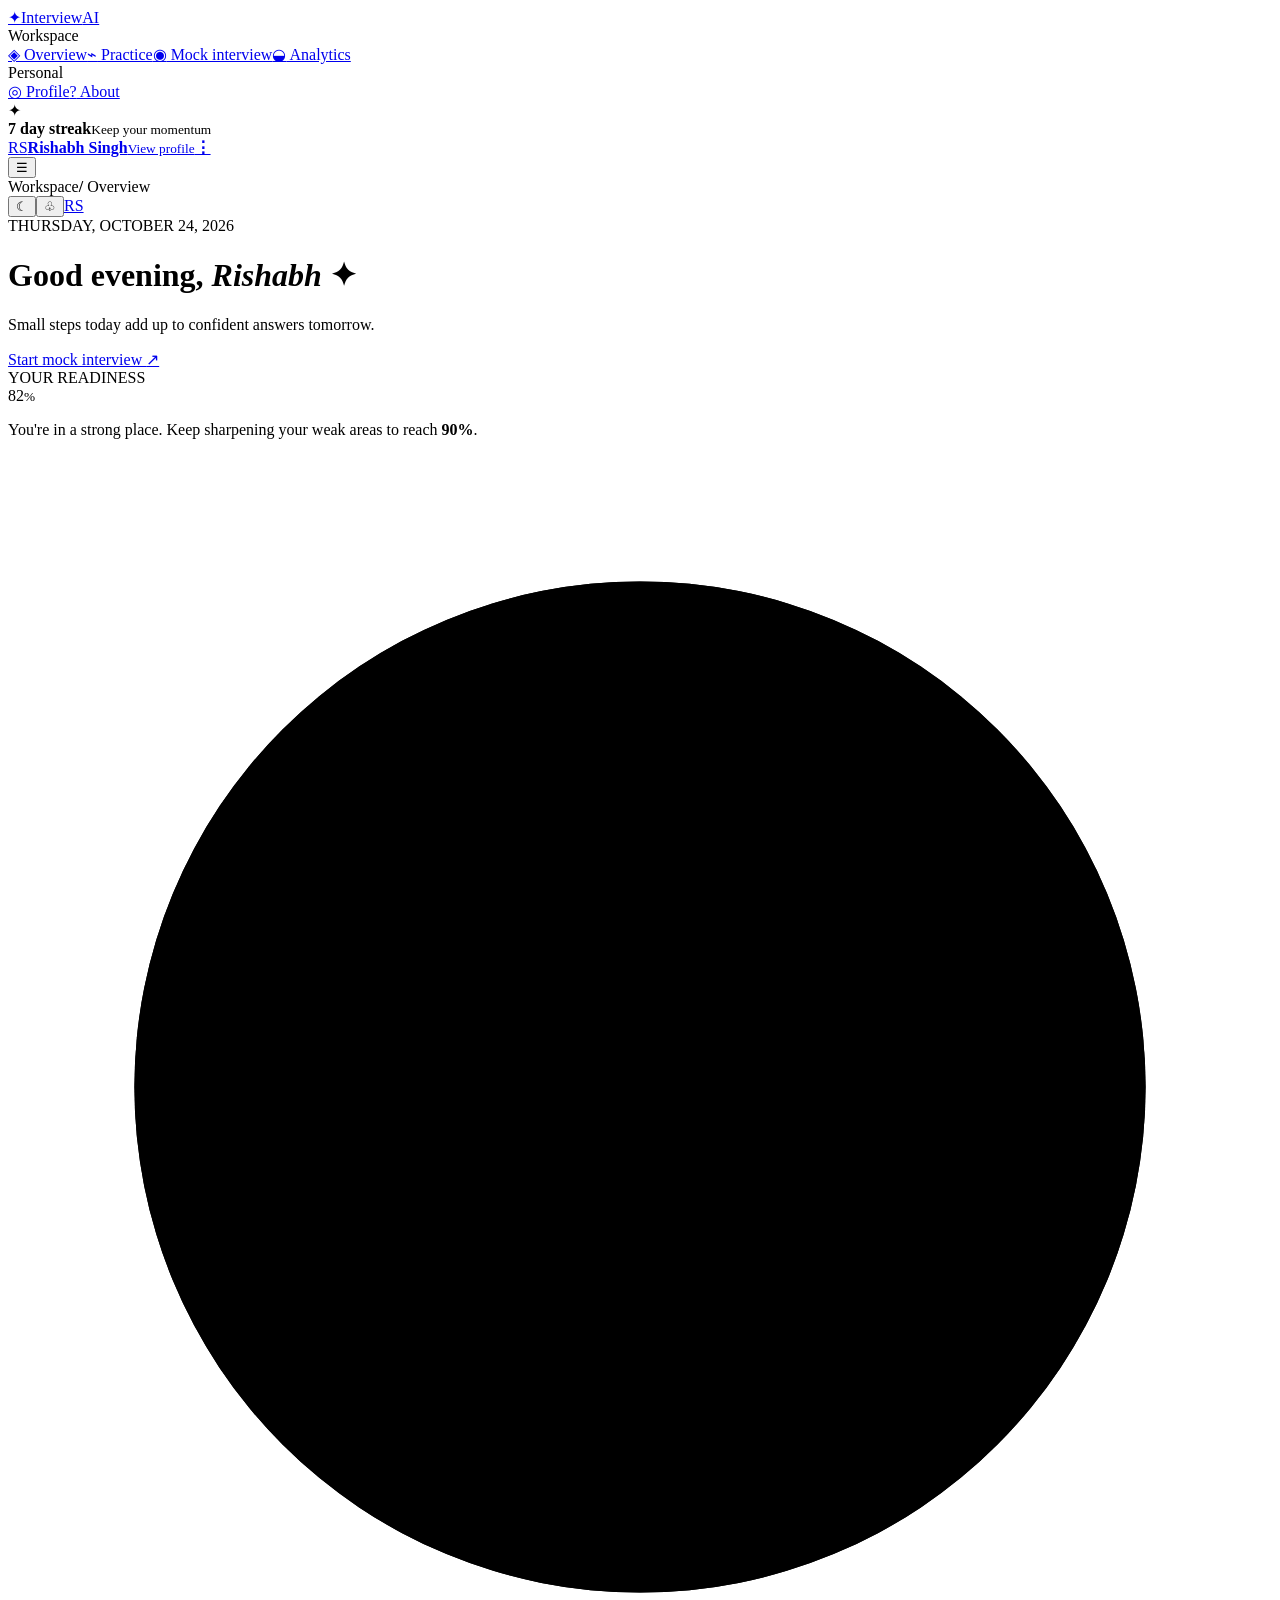
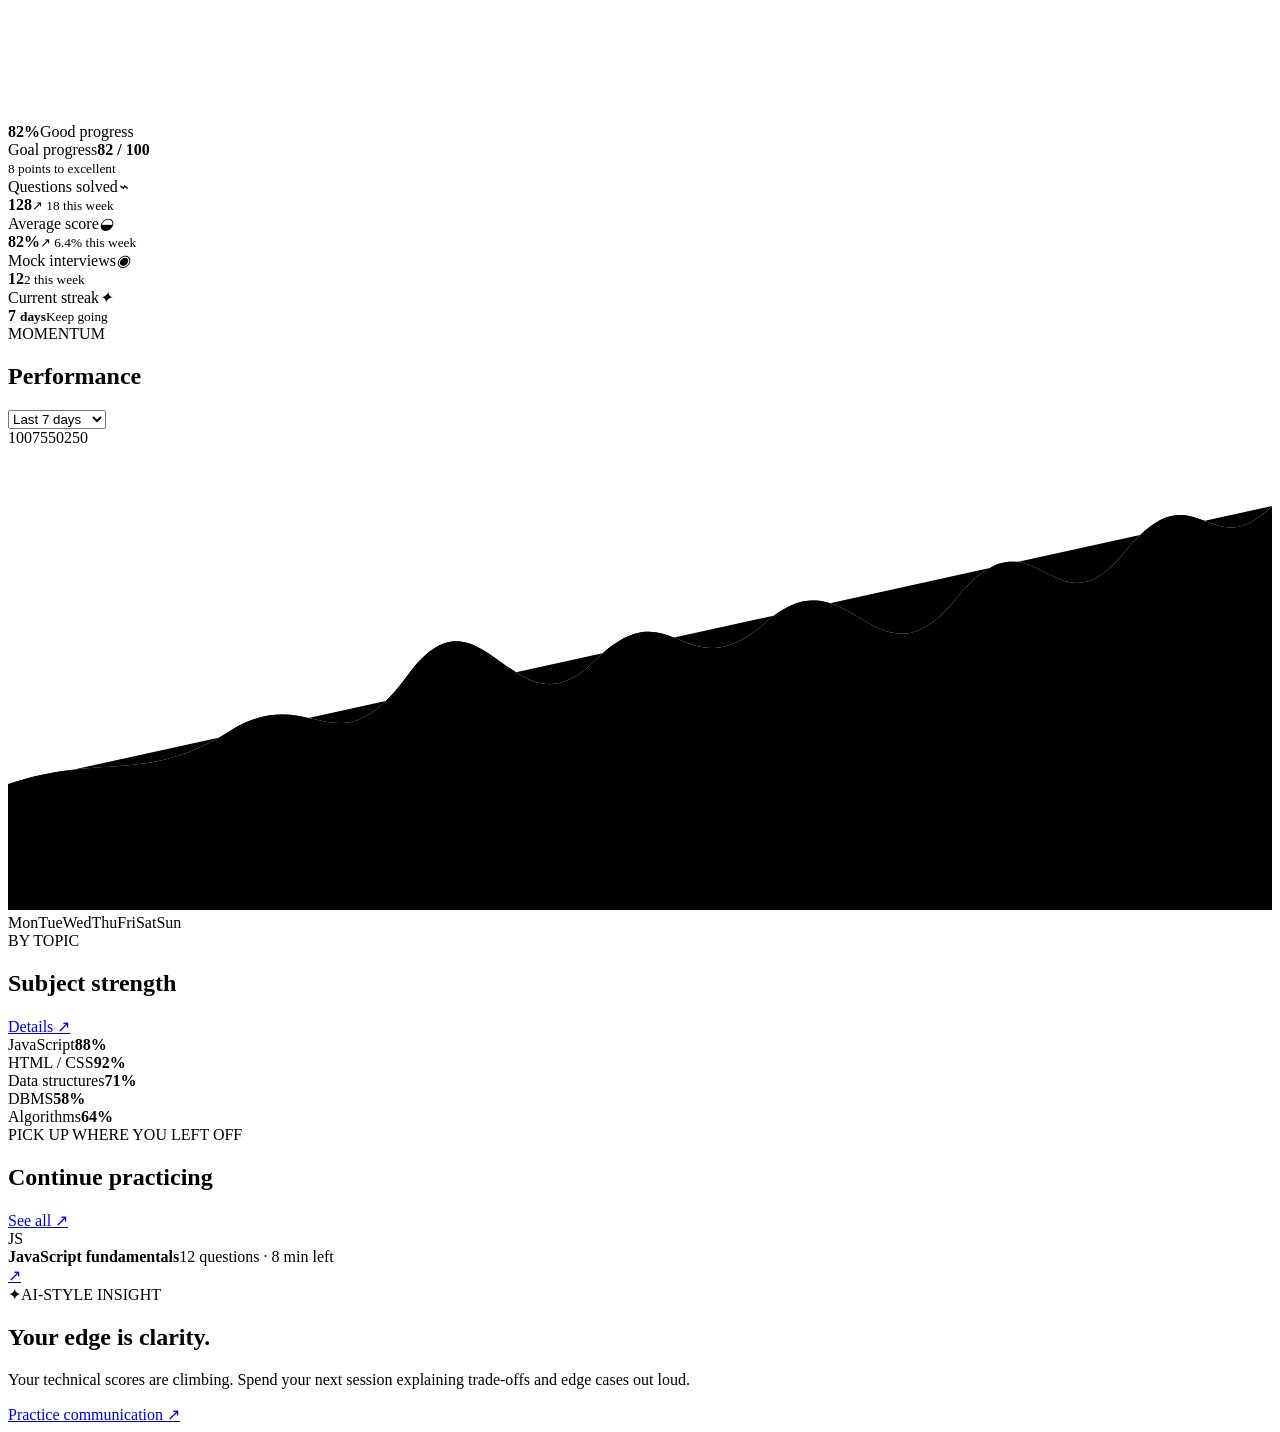
==== dashboard.html @ 230f4e1a "Add files via upload" ====
<!doctype html><html lang="en"><head><meta charset="UTF-8"><meta name="viewport" content="width=device-width, initial-scale=1.0"><title>Dashboard | InterviewAI</title><link rel="preconnect" href="https://fonts.googleapis.com"><link rel="preconnect" href="https://fonts.gstatic.com" crossorigin><link href="https://fonts.googleapis.com/css2?family=DM+Sans:wght@400;500;600;700&family=Space+Grotesk:wght@500;600;700&display=swap" rel="stylesheet"><link rel="stylesheet" href="css/style.css"></head><body class="app-page"><div class="app-layout"><aside class="sidebar"><a class="brand" href="index.html"><span class="brand-mark">✦</span><span>Interview<span class="brand-accent">AI</span></span></a><div class="sidebar-label">Workspace</div><nav class="side-nav"><a class="active" href="dashboard.html"><span>◈</span> Overview</a><a href="practice.html"><span>⌁</span> Practice</a><a href="interview.html"><span>◉</span> Mock interview</a><a href="results.html"><span>◒</span> Analytics</a></nav><div class="sidebar-label">Personal</div><nav class="side-nav"><a href="profile.html"><span>◎</span> Profile</a><a href="index.html#about"><span>?</span> About</a></nav><div class="sidebar-bottom"><div class="streak-widget"><span>✦</span><div><strong>7 day streak</strong><small>Keep your momentum</small></div></div><a class="user-mini" href="profile.html"><span class="mini-avatar">RS</span><span><strong id="sideUser">Rishabh Singh</strong><small>View profile</small></span><b>⋮</b></a></div></aside><main class="app-main"><header class="app-topbar"><button class="mobile-menu" aria-label="Open navigation">☰</button><div class="breadcrumbs"><span>Workspace</span><b>/</b> Overview</div><div class="top-actions"><button class="icon-button" aria-label="Toggle theme" data-theme-toggle>☾</button><button class="icon-button" aria-label="Notifications">♧</button><a class="mini-avatar" href="profile.html">RS</a></div></header><div class="page-content"><div class="page-heading"><div><span class="eyebrow">THURSDAY, OCTOBER 24, 2026</span><h1>Good evening, <em id="greetingName">Rishabh</em> <span class="wave">✦</span></h1><p>Small steps today add up to confident answers tomorrow.</p></div><a class="button button-primary" href="interview.html">Start mock interview <span>↗</span></a></div><section class="readiness-card glass-panel"><div><span class="eyebrow">YOUR READINESS</span><div class="readiness-number">82<small>%</small></div><p>You're in a strong place. Keep sharpening your weak areas to reach <b>90%</b>.</p></div><div class="large-ring"><svg viewBox="0 0 120 120"><circle cx="60" cy="60" r="48"></circle><circle class="ring-progress" cx="60" cy="60" r="48"></circle></svg><strong>82%</strong><span>Good progress</span></div><div class="readiness-meta"><span>Goal progress</span><strong>82 / 100</strong><div class="progress-track"><i style="width:82%"></i></div><small>8 points to excellent</small></div></section><section class="stats-grid"><article class="stat-card"><div class="stat-top"><span>Questions solved</span><i>⌁</i></div><strong id="statQuestions">128</strong><small class="positive">↗ 18 this week</small></article><article class="stat-card"><div class="stat-top"><span>Average score</span><i>◒</i></div><strong id="statScore">82%</strong><small class="positive">↗ 6.4% this week</small></article><article class="stat-card"><div class="stat-top"><span>Mock interviews</span><i>◉</i></div><strong id="statMocks">12</strong><small class="muted">2 this week</small></article><article class="stat-card"><div class="stat-top"><span>Current streak</span><i class="orange">✦</i></div><strong>7 <small>days</small></strong><small class="warning">Keep going</small></article></section><div class="dashboard-grid"><section class="panel chart-panel"><div class="panel-heading"><div><span class="eyebrow">MOMENTUM</span><h2>Performance</h2></div><select aria-label="Chart time period"><option>Last 7 days</option><option>Last 30 days</option></select></div><div class="big-chart"><div class="y-labels"><span>100</span><span>75</span><span>50</span><span>25</span><span>0</span></div><svg viewBox="0 0 600 220" preserveAspectRatio="none"><path class="grid-lines" d="M0 20H600M0 70H600M0 120H600M0 170H600M0 220H600"></path><path class="chart-fill" d="M0,160 C45,145 65,160 105,135 S155,156 190,108 S240,140 278,102 S320,118 360,83 S412,119 450,72 S496,92 530,50 S570,58 600,28 L600,220 L0,220Z"></path><path class="chart-line" d="M0,160 C45,145 65,160 105,135 S155,156 190,108 S240,140 278,102 S320,118 360,83 S412,119 450,72 S496,92 530,50 S570,58 600,28"></path></svg><div class="x-labels"><span>Mon</span><span>Tue</span><span>Wed</span><span>Thu</span><span>Fri</span><span>Sat</span><span>Sun</span></div></div></section><section class="panel subjects-panel"><div class="panel-heading"><div><span class="eyebrow">BY TOPIC</span><h2>Subject strength</h2></div><a href="results.html" class="text-link">Details ↗</a></div><div class="subject-list"><div><span>JavaScript</span><strong>88%</strong><i><b style="width:88%"></b></i></div><div><span>HTML / CSS</span><strong>92%</strong><i><b style="width:92%"></b></i></div><div><span>Data structures</span><strong>71%</strong><i><b style="width:71%"></b></i></div><div><span>DBMS</span><strong class="warning">58%</strong><i><b class="bar-warning" style="width:58%"></b></i></div><div><span>Algorithms</span><strong>64%</strong><i><b style="width:64%"></b></i></div></div></section></div><section class="bottom-grid"><section class="panel continue-panel"><div class="panel-heading"><div><span class="eyebrow">PICK UP WHERE YOU LEFT OFF</span><h2>Continue practicing</h2></div><a href="practice.html" class="text-link">See all ↗</a></div><div class="continue-item"><div class="feature-icon icon-violet">JS</div><div><strong>JavaScript fundamentals</strong><span>12 questions · 8 min left</span><div class="progress-track"><i style="width:64%"></i></div></div><a class="round-arrow" href="practice.html">↗</a></div></section><section class="panel ai-panel"><div class="ai-panel-top"><span class="feature-icon icon-violet">✦</span><span class="eyebrow">AI-STYLE INSIGHT</span></div><h2>Your edge is clarity.</h2><p>Your technical scores are climbing. Spend your next session explaining trade-offs and edge cases out loud.</p><a href="practice.html" class="text-link">Practice communication ↗</a></section></div></div></main></div><div id="toast" class="toast" role="status"></div><script src="js/app.js"></script><script src="js/dashboard.js"></script></body></html>
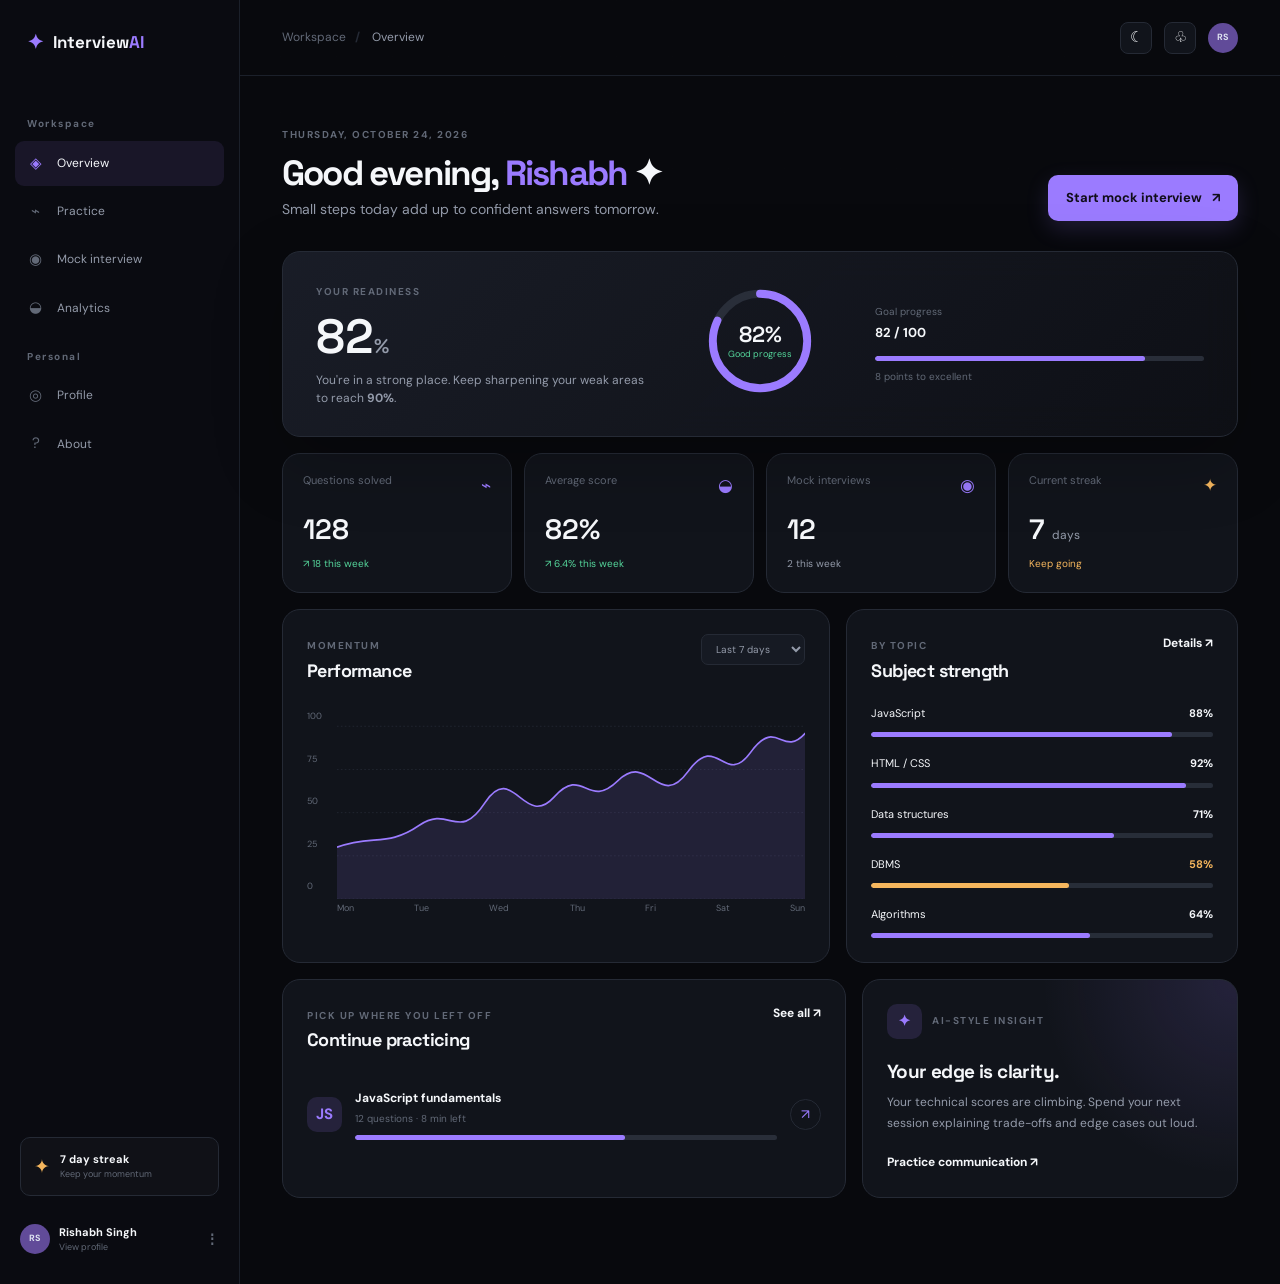
==== commit 8d34829d: "Refactor dashboard.html for improved layout Updated HTML structure and styles for the dashboard." ====
--- a/dashboard.html
+++ b/dashboard.html
@@ -1 +1 @@
-<!doctype html><html lang="en"><head><meta charset="UTF-8"><meta name="viewport" content="width=device-width, initial-scale=1.0"><title>Dashboard | InterviewAI</title><link rel="preconnect" href="https://fonts.googleapis.com"><link rel="preconnect" href="https://fonts.gstatic.com" crossorigin><link href="https://fonts.googleapis.com/css2?family=DM+Sans:wght@400;500;600;700&family=Space+Grotesk:wght@500;600;700&display=swap" rel="stylesheet"><link rel="stylesheet" href="css/style.css"></head><body class="app-page"><div class="app-layout"><aside class="sidebar"><a class="brand" href="index.html"><span class="brand-mark">✦</span><span>Interview<span class="brand-accent">AI</span></span></a><div class="sidebar-label">Workspace</div><nav class="side-nav"><a class="active" href="dashboard.html"><span>◈</span> Overview</a><a href="practice.html"><span>⌁</span> Practice</a><a href="interview.html"><span>◉</span> Mock interview</a><a href="results.html"><span>◒</span> Analytics</a></nav><div class="sidebar-label">Personal</div><nav class="side-nav"><a href="profile.html"><span>◎</span> Profile</a><a href="index.html#about"><span>?</span> About</a></nav><div class="sidebar-bottom"><div class="streak-widget"><span>✦</span><div><strong>7 day streak</strong><small>Keep your momentum</small></div></div><a class="user-mini" href="profile.html"><span class="mini-avatar">RS</span><span><strong id="sideUser">Rishabh Singh</strong><small>View profile</small></span><b>⋮</b></a></div></aside><main class="app-main"><header class="app-topbar"><button class="mobile-menu" aria-label="Open navigation">☰</button><div class="breadcrumbs"><span>Workspace</span><b>/</b> Overview</div><div class="top-actions"><button class="icon-button" aria-label="Toggle theme" data-theme-toggle>☾</button><button class="icon-button" aria-label="Notifications">♧</button><a class="mini-avatar" href="profile.html">RS</a></div></header><div class="page-content"><div class="page-heading"><div><span class="eyebrow">THURSDAY, OCTOBER 24, 2026</span><h1>Good evening, <em id="greetingName">Rishabh</em> <span class="wave">✦</span></h1><p>Small steps today add up to confident answers tomorrow.</p></div><a class="button button-primary" href="interview.html">Start mock interview <span>↗</span></a></div><section class="readiness-card glass-panel"><div><span class="eyebrow">YOUR READINESS</span><div class="readiness-number">82<small>%</small></div><p>You're in a strong place. Keep sharpening your weak areas to reach <b>90%</b>.</p></div><div class="large-ring"><svg viewBox="0 0 120 120"><circle cx="60" cy="60" r="48"></circle><circle class="ring-progress" cx="60" cy="60" r="48"></circle></svg><strong>82%</strong><span>Good progress</span></div><div class="readiness-meta"><span>Goal progress</span><strong>82 / 100</strong><div class="progress-track"><i style="width:82%"></i></div><small>8 points to excellent</small></div></section><section class="stats-grid"><article class="stat-card"><div class="stat-top"><span>Questions solved</span><i>⌁</i></div><strong id="statQuestions">128</strong><small class="positive">↗ 18 this week</small></article><article class="stat-card"><div class="stat-top"><span>Average score</span><i>◒</i></div><strong id="statScore">82%</strong><small class="positive">↗ 6.4% this week</small></article><article class="stat-card"><div class="stat-top"><span>Mock interviews</span><i>◉</i></div><strong id="statMocks">12</strong><small class="muted">2 this week</small></article><article class="stat-card"><div class="stat-top"><span>Current streak</span><i class="orange">✦</i></div><strong>7 <small>days</small></strong><small class="warning">Keep going</small></article></section><div class="dashboard-grid"><section class="panel chart-panel"><div class="panel-heading"><div><span class="eyebrow">MOMENTUM</span><h2>Performance</h2></div><select aria-label="Chart time period"><option>Last 7 days</option><option>Last 30 days</option></select></div><div class="big-chart"><div class="y-labels"><span>100</span><span>75</span><span>50</span><span>25</span><span>0</span></div><svg viewBox="0 0 600 220" preserveAspectRatio="none"><path class="grid-lines" d="M0 20H600M0 70H600M0 120H600M0 170H600M0 220H600"></path><path class="chart-fill" d="M0,160 C45,145 65,160 105,135 S155,156 190,108 S240,140 278,102 S320,118 360,83 S412,119 450,72 S496,92 530,50 S570,58 600,28 L600,220 L0,220Z"></path><path class="chart-line" d="M0,160 C45,145 65,160 105,135 S155,156 190,108 S240,140 278,102 S320,118 360,83 S412,119 450,72 S496,92 530,50 S570,58 600,28"></path></svg><div class="x-labels"><span>Mon</span><span>Tue</span><span>Wed</span><span>Thu</span><span>Fri</span><span>Sat</span><span>Sun</span></div></div></section><section class="panel subjects-panel"><div class="panel-heading"><div><span class="eyebrow">BY TOPIC</span><h2>Subject strength</h2></div><a href="results.html" class="text-link">Details ↗</a></div><div class="subject-list"><div><span>JavaScript</span><strong>88%</strong><i><b style="width:88%"></b></i></div><div><span>HTML / CSS</span><strong>92%</strong><i><b style="width:92%"></b></i></div><div><span>Data structures</span><strong>71%</strong><i><b style="width:71%"></b></i></div><div><span>DBMS</span><strong class="warning">58%</strong><i><b class="bar-warning" style="width:58%"></b></i></div><div><span>Algorithms</span><strong>64%</strong><i><b style="width:64%"></b></i></div></div></section></div><section class="bottom-grid"><section class="panel continue-panel"><div class="panel-heading"><div><span class="eyebrow">PICK UP WHERE YOU LEFT OFF</span><h2>Continue practicing</h2></div><a href="practice.html" class="text-link">See all ↗</a></div><div class="continue-item"><div class="feature-icon icon-violet">JS</div><div><strong>JavaScript fundamentals</strong><span>12 questions · 8 min left</span><div class="progress-track"><i style="width:64%"></i></div></div><a class="round-arrow" href="practice.html">↗</a></div></section><section class="panel ai-panel"><div class="ai-panel-top"><span class="feature-icon icon-violet">✦</span><span class="eyebrow">AI-STYLE INSIGHT</span></div><h2>Your edge is clarity.</h2><p>Your technical scores are climbing. Spend your next session explaining trade-offs and edge cases out loud.</p><a href="practice.html" class="text-link">Practice communication ↗</a></section></div></div></main></div><div id="toast" class="toast" role="status"></div><script src="js/app.js"></script><script src="js/dashboard.js"></script></body></html>+<!doctype html><html lang="en"><head><meta charset="UTF-8"><meta name="viewport" content="width=device-width, initial-scale=1.0"><title>Dashboard | InterviewAI</title><link rel="preconnect" href="https://fonts.googleapis.com"><link rel="preconnect" href="https://fonts.gstatic.com" crossorigin><link href="https://fonts.googleapis.com/css2?family=DM+Sans:wght@400;500;600;700&family=Space+Grotesk:wght@500;600;700&display=swap" rel="stylesheet"><link rel="stylesheet" href="style.css"></head><body class="app-page"><div class="app-layout"><aside class="sidebar"><a class="brand" href="index.html"><span class="brand-mark">✦</span><span>Interview<span class="brand-accent">AI</span></span></a><div class="sidebar-label">Workspace</div><nav class="side-nav"><a class="active" href="dashboard.html"><span>◈</span> Overview</a><a href="practice.html"><span>⌁</span> Practice</a><a href="interview.html"><span>◉</span> Mock interview</a><a href="results.html"><span>◒</span> Analytics</a></nav><div class="sidebar-label">Personal</div><nav class="side-nav"><a href="profile.html"><span>◎</span> Profile</a><a href="index.html#about"><span>?</span> About</a></nav><div class="sidebar-bottom"><div class="streak-widget"><span>✦</span><div><strong>7 day streak</strong><small>Keep your momentum</small></div></div><a class="user-mini" href="profile.html"><span class="mini-avatar">RS</span><span><strong id="sideUser">Rishabh Singh</strong><small>View profile</small></span><b>⋮</b></a></div></aside><main class="app-main"><header class="app-topbar"><button class="mobile-menu" aria-label="Open navigation">☰</button><div class="breadcrumbs"><span>Workspace</span><b>/</b> Overview</div><div class="top-actions"><button class="icon-button" aria-label="Toggle theme" data-theme-toggle>☾</button><button class="icon-button" aria-label="Notifications">♧</button><a class="mini-avatar" href="profile.html">RS</a></div></header><div class="page-content"><div class="page-heading"><div><span class="eyebrow">THURSDAY, OCTOBER 24, 2026</span><h1>Good evening, <em id="greetingName">Rishabh</em> <span class="wave">✦</span></h1><p>Small steps today add up to confident answers tomorrow.</p></div><a class="button button-primary" href="interview.html">Start mock interview <span>↗</span></a></div><section class="readiness-card glass-panel"><div><span class="eyebrow">YOUR READINESS</span><div class="readiness-number">82<small>%</small></div><p>You're in a strong place. Keep sharpening your weak areas to reach <b>90%</b>.</p></div><div class="large-ring"><svg viewBox="0 0 120 120"><circle cx="60" cy="60" r="48"></circle><circle class="ring-progress" cx="60" cy="60" r="48"></circle></svg><strong>82%</strong><span>Good progress</span></div><div class="readiness-meta"><span>Goal progress</span><strong>82 / 100</strong><div class="progress-track"><i style="width:82%"></i></div><small>8 points to excellent</small></div></section><section class="stats-grid"><article class="stat-card"><div class="stat-top"><span>Questions solved</span><i>⌁</i></div><strong id="statQuestions">128</strong><small class="positive">↗ 18 this week</small></article><article class="stat-card"><div class="stat-top"><span>Average score</span><i>◒</i></div><strong id="statScore">82%</strong><small class="positive">↗ 6.4% this week</small></article><article class="stat-card"><div class="stat-top"><span>Mock interviews</span><i>◉</i></div><strong id="statMocks">12</strong><small class="muted">2 this week</small></article><article class="stat-card"><div class="stat-top"><span>Current streak</span><i class="orange">✦</i></div><strong>7 <small>days</small></strong><small class="warning">Keep going</small></article></section><div class="dashboard-grid"><section class="panel chart-panel"><div class="panel-heading"><div><span class="eyebrow">MOMENTUM</span><h2>Performance</h2></div><select aria-label="Chart time period"><option>Last 7 days</option><option>Last 30 days</option></select></div><div class="big-chart"><div class="y-labels"><span>100</span><span>75</span><span>50</span><span>25</span><span>0</span></div><svg viewBox="0 0 600 220" preserveAspectRatio="none"><path class="grid-lines" d="M0 20H600M0 70H600M0 120H600M0 170H600M0 220H600"></path><path class="chart-fill" d="M0,160 C45,145 65,160 105,135 S155,156 190,108 S240,140 278,102 S320,118 360,83 S412,119 450,72 S496,92 530,50 S570,58 600,28 L600,220 L0,220Z"></path><path class="chart-line" d="M0,160 C45,145 65,160 105,135 S155,156 190,108 S240,140 278,102 S320,118 360,83 S412,119 450,72 S496,92 530,50 S570,58 600,28"></path></svg><div class="x-labels"><span>Mon</span><span>Tue</span><span>Wed</span><span>Thu</span><span>Fri</span><span>Sat</span><span>Sun</span></div></div></section><section class="panel subjects-panel"><div class="panel-heading"><div><span class="eyebrow">BY TOPIC</span><h2>Subject strength</h2></div><a href="results.html" class="text-link">Details ↗</a></div><div class="subject-list"><div><span>JavaScript</span><strong>88%</strong><i><b style="width:88%"></b></i></div><div><span>HTML / CSS</span><strong>92%</strong><i><b style="width:92%"></b></i></div><div><span>Data structures</span><strong>71%</strong><i><b style="width:71%"></b></i></div><div><span>DBMS</span><strong class="warning">58%</strong><i><b class="bar-warning" style="width:58%"></b></i></div><div><span>Algorithms</span><strong>64%</strong><i><b style="width:64%"></b></i></div></div></section></div><section class="bottom-grid"><section class="panel continue-panel"><div class="panel-heading"><div><span class="eyebrow">PICK UP WHERE YOU LEFT OFF</span><h2>Continue practicing</h2></div><a href="practice.html" class="text-link">See all ↗</a></div><div class="continue-item"><div class="feature-icon icon-violet">JS</div><div><strong>JavaScript fundamentals</strong><span>12 questions · 8 min left</span><div class="progress-track"><i style="width:64%"></i></div></div><a class="round-arrow" href="practice.html">↗</a></div></section><section class="panel ai-panel"><div class="ai-panel-top"><span class="feature-icon icon-violet">✦</span><span class="eyebrow">AI-STYLE INSIGHT</span></div><h2>Your edge is clarity.</h2><p>Your technical scores are climbing. Spend your next session explaining trade-offs and edge cases out loud.</p><a href="practice.html" class="text-link">Practice communication ↗</a></section></div></div></main></div><div id="toast" class="toast" role="status"></div><script src="js/app.js"></script><script src="dashboard.js"></script></body></html>
--- a/style.css
+++ b/style.css
@@ -0,0 +1,10 @@
+/* ========================= VARIABLES ========================= */
+.light-theme{--bg:#f3f4f8;--bg-soft:#e9ebf2;--card:#fff;--elevated:#f0f1f6;--line:#dfe2eb;--line-soft:#e8eaf0;--text:#171923;--muted:#596070;--subtle:#7a8191;--shadow:0 24px 70px rgba(34,39,60,.12)}
+:root{--bg:#08090d;--bg-soft:#0d0f14;--card:#11141b;--elevated:#161a23;--line:#252a35;--line-soft:#1b202a;--text:#f5f7fa;--muted:#949baa;--subtle:#626977;--violet:#9b7bff;--violet-2:#684eff;--green:#55d69b;--orange:#f5b65d;--red:#f07979;--shadow:0 24px 70px rgba(0,0,0,.22);--radius:18px;--radius-sm:11px}*{box-sizing:border-box}html{scroll-behavior:smooth}body{margin:0;background:var(--bg);color:var(--text);font-family:'DM Sans',sans-serif;font-size:14px;line-height:1.55}body:before{content:'';position:fixed;inset:0;pointer-events:none;opacity:.25;background-image:linear-gradient(rgba(255,255,255,.018) 1px,transparent 1px),linear-gradient(90deg,rgba(255,255,255,.018) 1px,transparent 1px);background-size:56px 56px;mask-image:linear-gradient(to bottom,black,transparent 80%);z-index:-1}a{color:inherit;text-decoration:none}button,input,select,textarea{font:inherit;color:inherit}button{cursor:pointer}h1,h2,h3,p{margin:0}h1,h2,h3,.brand{font-family:'Space Grotesk',sans-serif;letter-spacing:0}h1{font-size:clamp(34px,5vw,64px);line-height:1.05;letter-spacing:-1.8px}h2{font-size:27px;line-height:1.15;letter-spacing:-.6px}h3{font-size:18px}.section-shell{width:min(1160px,calc(100% - 48px));margin:auto}.eyebrow,.muted-label,.sidebar-label{font-size:10px;letter-spacing:1.5px;color:var(--subtle);font-weight:700}.eyebrow{display:inline-flex;align-items:center;gap:8px}.eyebrow-dot{height:6px;width:6px;border-radius:50%;background:var(--green);box-shadow:0 0 12px var(--green)}em{font-style:normal;color:var(--violet)}.muted-label{font-size:9px}.positive{color:var(--green)!important}.warning{color:var(--orange)!important}.muted{color:var(--muted)!important}.button{display:inline-flex;gap:10px;align-items:center;justify-content:center;border:1px solid transparent;border-radius:10px;padding:12px 17px;font-weight:700;font-size:13px;transition:.25s ease}.button:hover{transform:translateY(-2px)}.button-primary{background:var(--violet);color:#100d19;box-shadow:0 8px 22px rgba(155,123,255,.17)}.button-primary:hover{background:#b19aff;box-shadow:0 12px 28px rgba(155,123,255,.28)}.button-secondary{border-color:var(--line);background:rgba(255,255,255,.02)}.button-secondary:hover{background:var(--elevated);border-color:#3b4352}.button-quiet{padding:9px 12px;color:var(--muted)}.button-small{padding:9px 14px}.play-icon{font-size:9px;border:1px solid var(--line);border-radius:50%;padding:4px 5px}.glass-panel{background:linear-gradient(135deg,rgba(28,32,44,.86),rgba(15,17,23,.84));border:1px solid var(--line);box-shadow:var(--shadow);backdrop-filter:blur(18px)}
+/* ========================= LANDING ========================= */.site-header{position:fixed;top:18px;left:50%;transform:translateX(-50%);z-index:10;width:min(1160px,calc(100% - 48px));height:58px;padding:0 12px 0 20px;display:flex;align-items:center;gap:28px;border:1px solid rgba(58,65,79,.72);border-radius:14px;background:rgba(10,12,17,.72);backdrop-filter:blur(18px);transition:.3s}.site-header.scrolled{background:rgba(10,12,17,.94)}.brand{display:flex;gap:9px;align-items:center;font-size:17px;font-weight:700;white-space:nowrap}.brand-mark{display:grid;place-items:center;color:var(--violet);font-size:20px}.brand-accent{color:var(--violet)}.nav-links{display:flex;align-items:center;gap:25px;margin:auto;color:var(--muted);font-size:12px}.nav-links a{transition:.2s}.nav-links a:hover,.nav-links .active{color:var(--text)}.header-actions{display:flex;gap:4px;align-items:center}.menu-toggle{display:none;background:none;border:0;font-size:20px}.hero{min-height:760px;padding-top:184px;display:grid;grid-template-columns: .86fr 1.14fr;gap:62px;align-items:center;position:relative}.hero:before{content:'';position:absolute;top:60px;left:25%;width:620px;height:440px;background:radial-gradient(ellipse,rgba(104,78,255,.18),transparent 67%);filter:blur(12px);z-index:-1}.hero-copy{padding-bottom:40px}.hero h1{margin:20px 0 25px}.hero-text{max-width:475px;color:var(--muted);font-size:16px;line-height:1.7}.hero-actions{display:flex;gap:12px;margin-top:31px}.social-proof{display:flex;align-items:center;gap:12px;color:var(--subtle);font-size:11px;margin-top:30px}.avatar-stack{display:flex}.avatar-stack span,.mini-avatar{display:grid;place-items:center;width:27px;height:27px;border-radius:50%;border:2px solid var(--bg);background:#31394c;color:#dfe4f1;font-size:9px;font-weight:700;margin-left:-6px}.avatar-stack span:first-child{margin-left:0;background:#856bcb}.avatar-stack span:nth-child(2){background:#416b6a}.avatar-stack span:nth-child(3){background:#a66d50}.hero-visual{position:relative;padding:20px}.preview-window{border-radius:17px;overflow:hidden;transform:perspective(1200px) rotateY(-6deg) rotateX(2deg);animation:float 6s ease-in-out infinite}.preview-topbar{display:flex;gap:16px;align-items:center;padding:13px 16px;border-bottom:1px solid var(--line);color:var(--subtle);font-size:10px}.window-dots{display:flex;gap:5px}.window-dots i{display:block;width:6px;height:6px;border-radius:50%;background:#4d5260}.window-dots i:first-child{background:#9b7bff}.preview-live{margin-left:auto}.preview-live b{display:inline-block;width:5px;height:5px;background:var(--green);border-radius:50%;margin-right:5px}.preview-content{padding:27px 29px}.preview-greeting,.preview-readiness,.preview-grid,.chart-heading{display:flex;justify-content:space-between;align-items:center}.preview-greeting h3{margin-top:5px}.mini-avatar{border:0;width:30px;height:30px;margin:0;background:#614b99}.preview-readiness{margin-top:29px;padding:22px;border:1px solid var(--line);background:rgba(255,255,255,.025);border-radius:12px}.preview-readiness strong{display:block;font:700 39px 'Space Grotesk';margin:3px 0}.preview-readiness strong span,.readiness-number small{font-size:20px;color:var(--muted)}.preview-readiness small{color:var(--green);font-size:10px}.readiness-ring{width:62px;height:62px;display:grid;place-items:center;border-radius:50%;background:conic-gradient(var(--violet) 0 82%,#292d38 82%);position:relative;font-size:11px}.readiness-ring:after{content:'';position:absolute;inset:6px;border-radius:50%;background:#161a23}.readiness-ring span{position:relative;z-index:1}.preview-grid{gap:12px;margin-top:12px}.mini-stat{flex:1;padding:15px;border:1px solid var(--line);border-radius:11px}.mini-stat span,.mini-stat small{display:block;color:var(--subtle);font-size:10px}.mini-stat strong{display:block;font:600 24px 'Space Grotesk';margin:5px 0}.mini-stat strong small{display:inline;color:var(--muted);font:400 10px 'DM Sans'}.preview-chart{margin-top:12px;padding:18px 18px 10px;border:1px solid var(--line);border-radius:11px}.chart-heading{font-size:11px;font-weight:700}.chart-period{font-size:9px;color:var(--subtle);font-weight:400}.preview-chart svg{width:100%;height:95px;margin-top:13px}.chart-line{fill:none;stroke:var(--violet);stroke-width:2}.chart-fill{fill:url(#fill);fill:rgba(155,123,255,.12)}.preview-chart circle{fill:var(--violet);stroke:#201b38;stroke-width:4}.chart-labels,.x-labels{display:flex;justify-content:space-between;color:var(--subtle);font-size:9px}.orbit{position:absolute;border:1px solid rgba(155,123,255,.2);border-radius:50%;pointer-events:none}.orbit-one{width:480px;height:220px;right:-40px;top:100px;transform:rotate(-24deg)}.orbit-two{width:280px;height:160px;right:100px;top:120px;transform:rotate(25deg);border-color:rgba(85,214,155,.15)}.logo-strip{border-top:1px solid var(--line-soft);border-bottom:1px solid var(--line-soft);padding:20px 0;display:flex;align-items:center;justify-content:space-between;color:var(--subtle);font-size:11px}.logo-strip div{color:var(--muted)}.logo-strip b{color:var(--violet);font-size:18px;margin-right:6px}.feature-section{padding:140px 0 90px}.section-intro{display:flex;justify-content:space-between;align-items:end;margin-bottom:43px}.section-intro h2{margin-top:14px;font-size:40px}.section-intro p{max-width:330px;color:var(--muted);line-height:1.7}.feature-grid{display:grid;grid-template-columns:1.25fr .85fr .85fr;gap:14px}.feature-card{padding:28px;border:1px solid var(--line);background:var(--card);border-radius:var(--radius);min-height:275px;position:relative;overflow:hidden;transition:.3s}.feature-card:hover,.panel:hover,.stat-card:hover{transform:translateY(-4px);border-color:#3d4351}.feature-card p{color:var(--muted);line-height:1.7;margin:13px 0 20px;max-width:300px}.feature-card a,.text-link{color:var(--text);font-size:12px;font-weight:700}.feature-icon{width:35px;height:35px;border-radius:10px;display:grid;place-items:center;margin-bottom:24px;font-size:15px;font-weight:700}.icon-violet{background:rgba(155,123,255,.14);color:var(--violet)}.icon-green{background:rgba(85,214,155,.13);color:var(--green)}.icon-orange{background:rgba(245,182,93,.13);color:var(--orange)}.topic-pills{position:absolute;bottom:26px;display:flex;gap:8px}.topic-pills span,.tag,.skills span{padding:5px 9px;border-radius:6px;border:1px solid var(--line);font-size:10px;color:var(--muted)}.mini-bars{position:absolute;right:28px;bottom:27px;height:65px;display:flex;align-items:end;gap:5px}.mini-bars i{width:7px;background:var(--green);border-radius:3px 3px 0 0;opacity:.7}.score-badge{position:absolute;right:26px;bottom:28px;display:flex;flex-direction:column}.score-badge strong{font:600 31px 'Space Grotesk';color:var(--orange)}.score-badge span{color:var(--subtle);font-size:10px}.cta-section{padding:70px 0 120px}.cta-panel{min-height:320px;padding:60px 70px;border:1px solid #33364c;border-radius:var(--radius);background:radial-gradient(circle at 85% 25%,rgba(104,78,255,.2),transparent 31%),var(--card);position:relative;overflow:hidden}.cta-panel h2{font-size:42px;margin:16px 0 28px}.cta-star{position:absolute;right:12%;top:30%;font-size:110px;color:rgba(155,123,255,.13);animation:spin 14s linear infinite}.site-footer{padding:22px 0 32px;border-top:1px solid var(--line-soft);display:flex;justify-content:space-between;color:var(--subtle);font-size:11px}
+/* ========================= APP SHELL ========================= */.app-layout{display:flex;min-height:100vh}.sidebar{width:240px;flex:0 0 240px;padding:27px 15px 20px;border-right:1px solid var(--line-soft);background:rgba(11,13,18,.84);display:flex;flex-direction:column}.sidebar .brand{padding:0 12px 40px}.sidebar-label{padding:0 12px;margin:18px 0 9px}.side-nav{display:grid;gap:3px}.side-nav a{display:flex;align-items:center;gap:13px;padding:11px 12px;border-radius:9px;color:var(--muted);font-size:12px;transition:.2s}.side-nav a span{width:17px;text-align:center;font-size:15px;color:var(--subtle)}.side-nav a:hover,.side-nav a.active{background:rgba(155,123,255,.1);color:var(--text)}.side-nav a.active span{color:var(--violet)}.sidebar-bottom{margin-top:auto}.streak-widget{display:flex;align-items:center;gap:10px;margin:0 5px 19px;padding:13px;border:1px solid var(--line);border-radius:10px;background:rgba(255,255,255,.025)}.streak-widget>span{color:var(--orange);font-size:19px}.streak-widget strong,.user-mini strong{display:block;font-size:11px}.streak-widget small,.user-mini small{display:block;color:var(--subtle);font-size:9px}.user-mini{display:flex;align-items:center;gap:9px;padding:9px 5px}.user-mini b{margin-left:auto;color:var(--subtle)}.app-main{flex:1;min-width:0}.app-topbar{height:76px;padding:0 42px;display:flex;align-items:center;border-bottom:1px solid var(--line-soft)}.breadcrumbs{font-size:12px;color:var(--muted)}.breadcrumbs span{color:var(--subtle)}.breadcrumbs b{margin:0 9px;color:var(--line)}.top-actions{display:flex;align-items:center;gap:12px;margin-left:auto}.icon-button,.mobile-menu{border:1px solid var(--line);background:var(--card);width:32px;height:32px;border-radius:8px;font-size:15px}.page-content{width:min(1110px,calc(100% - 84px));margin:0 auto;padding:47px 0 70px}.page-heading{display:flex;justify-content:space-between;align-items:end;margin-bottom:30px}.page-heading h1{font-size:35px;margin:10px 0 8px}.page-heading p,.interview-intro p{color:var(--muted)}.readiness-card{padding:28px 33px;display:grid;grid-template-columns:1fr 160px 1fr;gap:35px;align-items:center;border-radius:var(--radius);margin-bottom:16px}.readiness-number{font:600 48px 'Space Grotesk';margin:4px 0}.readiness-card p{max-width:350px;color:var(--muted);font-size:12px}.large-ring{position:relative;text-align:center}.large-ring svg{width:118px;height:118px;transform:rotate(-90deg)}.large-ring circle{fill:none;stroke:#292e39;stroke-width:8}.large-ring .ring-progress{stroke:var(--violet);stroke-linecap:round;stroke-dasharray:301.6;stroke-dashoffset:54.3}.large-ring strong,.large-ring span{position:absolute;display:block;width:100%;left:0}.large-ring strong{top:38px;font:600 22px 'Space Grotesk'}.large-ring span{top:66px;font-size:9px;color:var(--green)}.readiness-meta span,.readiness-meta small{display:block;color:var(--subtle);font-size:10px}.readiness-meta strong{display:block;font-size:13px;margin:4px 0 12px}.progress-track{height:5px;background:#292e39;border-radius:20px;overflow:hidden}.progress-track i{display:block;height:100%;background:var(--violet);border-radius:inherit}.readiness-meta small{margin-top:8px}.stats-grid{display:grid;grid-template-columns:repeat(4,1fr);gap:12px;margin-bottom:16px}.stat-card,.panel{background:var(--card);border:1px solid var(--line);border-radius:var(--radius);transition:.3s}.stat-card{padding:18px 20px}.stat-top{display:flex;justify-content:space-between;color:var(--subtle);font-size:11px}.stat-top i{color:var(--violet);font-style:normal;font-size:17px}.stat-top i.orange{color:var(--orange)}.stat-card>strong{display:block;font:600 28px 'Space Grotesk';margin:13px 0 5px}.stat-card>strong small{font:400 12px 'DM Sans';color:var(--muted)}.stat-card small{font-size:10px;color:var(--subtle)}.dashboard-grid,.bottom-grid,.analytics-grid{display:grid;grid-template-columns:1.4fr 1fr;gap:16px;margin-bottom:16px}.bottom-grid{grid-template-columns:1.2fr .8fr}.panel{padding:24px}.panel-heading{display:flex;justify-content:space-between;align-items:start;margin-bottom:24px}.panel-heading h2{font-size:18px;margin-top:5px}.panel-heading select,.panel-heading .tag{font-size:10px;color:var(--muted);background:var(--elevated);border:1px solid var(--line);padding:7px 10px;border-radius:7px}.big-chart{position:relative;padding:4px 0 0 30px}.big-chart svg{width:100%;height:190px}.grid-lines{fill:none;stroke:#242934;stroke-width:1;stroke-dasharray:2 3}.y-labels{position:absolute;left:0;top:5px;height:184px;display:flex;flex-direction:column;justify-content:space-between;color:var(--subtle);font-size:9px}.x-labels{margin-top:-4px}.subject-list{display:grid;gap:18px}.subject-list>div{display:grid;grid-template-columns:1fr 38px;gap:10px;align-items:center;font-size:11px}.subject-list strong{text-align:right;font-size:11px}.subject-list i{grid-column:1/-1;height:5px;background:#272d38;border-radius:10px;overflow:hidden}.subject-list i b{display:block;height:100%;background:var(--violet);border-radius:inherit}.subject-list i b.bar-warning{background:var(--orange)}.continue-item{display:flex;align-items:center;gap:13px;padding:14px 0}.continue-item .feature-icon{margin:0}.continue-item>div:nth-child(2){flex:1}.continue-item strong,.continue-item span{display:block}.continue-item strong{font-size:12px}.continue-item span{font-size:10px;color:var(--subtle);margin:3px 0 9px}.round-arrow{display:grid;place-items:center;width:31px;height:31px;border:1px solid var(--line);border-radius:50%;color:var(--violet)}.ai-panel{background:radial-gradient(circle at 100% 0,rgba(155,123,255,.14),transparent 45%),var(--card)}.ai-panel-top{display:flex;align-items:center;gap:10px}.ai-panel-top .feature-icon{margin:0}.ai-panel h2{font-size:19px;margin:22px 0 10px}.ai-panel p{font-size:12px;color:var(--muted);line-height:1.7;margin-bottom:18px}
+/* ========================= PRACTICE / INTERVIEW ========================= */.practice-content{max-width:1160px}.practice-layout{display:grid;grid-template-columns:250px 1fr;gap:18px}.filter-panel{height:max-content}.reset-button{border:0;background:none;color:var(--violet);font-size:10px}.filter-panel label,.setup-fields label,.profile-form label{display:block;color:var(--muted);font-size:11px;margin-bottom:17px}.filter-panel input,.filter-panel select,.setup-fields select,.profile-form input,.profile-form select,.room-question textarea{display:block;width:100%;margin-top:7px;padding:11px 12px;background:var(--elevated);border:1px solid var(--line);border-radius:8px;outline:0;font-size:12px}.filter-panel input:focus,.filter-panel select:focus,.setup-fields select:focus,.profile-form input:focus,.profile-form select:focus,.room-question textarea:focus{border-color:var(--violet);box-shadow:0 0 0 3px rgba(155,123,255,.1)}.filter-note{display:flex;gap:10px;margin-top:27px;padding-top:20px;border-top:1px solid var(--line-soft)}.filter-note>span{color:var(--violet)}.filter-note strong{font-size:11px}.filter-note p{font-size:10px;color:var(--subtle);margin-top:4px}.question-toolbar{display:flex;align-items:center;gap:6px;color:var(--subtle);font-size:11px;margin:0 0 12px}.question-toolbar span{margin-right:auto}.view-toggle{border:1px solid var(--line);background:none;color:var(--subtle);width:28px;height:25px;border-radius:6px}.view-toggle.active{color:var(--violet);background:rgba(155,123,255,.1)}.question-list{display:grid;gap:10px}.question-card{padding:20px 22px;background:var(--card);border:1px solid var(--line);border-radius:13px;transition:.25s}.question-card:hover{border-color:#484f5f}.question-card-top{display:flex;gap:7px;align-items:center;margin-bottom:12px}.tag{padding:4px 8px}.tag-violet{background:rgba(155,123,255,.12);border-color:rgba(155,123,255,.25);color:var(--violet)}.question-card h3{font-size:15px;line-height:1.4}.question-card p{color:var(--muted);font-size:11px;line-height:1.6;margin:7px 0 16px}.question-answer{padding-top:14px;border-top:1px solid var(--line-soft);color:var(--green);font-size:11px}.answer-toggle{background:none;border:0;color:var(--violet);font-size:11px;padding:0}.interview-content{max-width:1000px}.interview-intro{text-align:center;margin:30px auto 44px}.interview-intro h1{font-size:48px;margin:13px 0}.setup-panel{padding:30px;max-width:760px;margin:auto}.setup-header{display:flex;gap:15px;align-items:start}.setup-header .feature-icon{margin:0}.setup-header h2{margin:4px 0 8px}.setup-header p{font-size:11px;color:var(--muted);max-width:580px}.setup-fields{display:grid;grid-template-columns:repeat(2,1fr);gap:0 16px;margin:30px 0 10px}.setup-panel>.button{width:100%}.hidden{display:none!important}.room-panel{max-width:820px;margin:auto;padding:30px}.room-top{display:flex;justify-content:space-between;align-items:start}.room-top h2{margin-top:5px}.timer{font:600 21px 'Space Grotesk';color:var(--orange);padding:10px 14px;border:1px solid rgba(245,182,93,.25);border-radius:9px}.room-progress{display:flex;align-items:center;gap:15px;margin:28px 0 35px;color:var(--subtle);font-size:10px}.room-progress i{height:4px;flex:1;background:#292e39;border-radius:4px}.room-progress b{display:block;height:100%;width:20%;background:var(--violet);border-radius:4px}.room-question{max-width:680px;margin:auto}.question-tags{display:flex;gap:7px}.room-question h2{font-size:29px;margin:17px 0 10px;line-height:1.25}.room-prompt{color:var(--muted);font-size:12px}.room-question textarea{margin-top:22px;resize:vertical;line-height:1.6}.room-actions{display:flex;justify-content:space-between;margin-top:24px}
+/* ========================= ANALYTICS / PROFILE ========================= */.analytics-hero{display:grid;grid-template-columns:250px 1fr;gap:45px;align-items:center;padding:32px 42px;border:1px solid var(--line);border-radius:var(--radius);background:radial-gradient(circle at 12% 50%,rgba(155,123,255,.13),transparent 28%),var(--card);margin-bottom:16px}.score-orbit{width:180px;height:180px;border:1px solid rgba(155,123,255,.45);outline:1px solid rgba(155,123,255,.12);outline-offset:11px;border-radius:50%;display:flex;flex-direction:column;align-items:center;justify-content:center;gap:2px}.score-orbit span{font-size:9px;color:var(--subtle);letter-spacing:1px}.score-orbit strong{font:600 42px 'Space Grotesk'}.score-orbit small{font-size:16px;color:var(--muted)}.score-orbit b{color:var(--green);font-size:9px}.analytics-copy h2{font-size:28px;margin:10px 0}.analytics-copy p{max-width:560px;color:var(--muted);line-height:1.7;margin-bottom:19px}.large-subjects{gap:21px}.leaderboard ol{list-style:none;margin:0;padding:0;display:grid;gap:7px}.leaderboard li{display:grid;grid-template-columns:25px 1fr 40px;align-items:center;padding:12px 10px;border-radius:8px;font-size:11px;color:var(--muted)}.leaderboard li span{color:var(--subtle);font-size:10px}.leaderboard li b{color:var(--text);text-align:right}.leaderboard li.current{background:rgba(155,123,255,.1);color:var(--text);border:1px solid rgba(155,123,255,.2)}.profile-layout{display:grid;grid-template-columns:.8fr 1.2fr;gap:16px}.profile-card{text-align:center;padding:37px 24px}.profile-avatar{width:76px;height:76px;border-radius:50%;display:grid;place-items:center;margin:0 auto 17px;background:linear-gradient(145deg,#9b7bff,#4c3c96);font:600 22px 'Space Grotesk'}.profile-card h2{font-size:20px}.profile-card>p{color:var(--muted);font-size:12px;margin-top:5px}.profile-stats{display:grid;grid-template-columns:repeat(3,1fr);gap:5px;padding:24px 0;border-bottom:1px solid var(--line-soft);margin-bottom:20px}.profile-stats span{font-size:9px;color:var(--subtle)}.profile-stats strong{display:block;color:var(--text);font:600 18px 'Space Grotesk';margin-bottom:3px}.skills{display:flex;justify-content:center;gap:7px;flex-wrap:wrap}.profile-form{padding:30px}.profile-form .button{margin-top:5px}
+/* ========================= ANIMATION / RESPONSIVE ========================= */.reveal{animation:reveal .7s ease both}.reveal-delay-1{animation-delay:.12s}.reveal-delay-2{animation-delay:.2s}@keyframes reveal{from{opacity:0;transform:translateY(15px)}to{opacity:1;transform:none}}@keyframes float{0%,100%{transform:perspective(1200px) rotateY(-6deg) rotateX(2deg) translateY(0)}50%{transform:perspective(1200px) rotateY(-6deg) rotateX(2deg) translateY(-8px)}}@keyframes spin{to{transform:rotate(360deg)}}.toast{position:fixed;right:24px;top:24px;z-index:30;padding:12px 17px;background:var(--elevated);border:1px solid var(--line);border-radius:9px;box-shadow:var(--shadow);font-size:12px;opacity:0;transform:translateY(-10px);pointer-events:none;transition:.25s}.toast.show{opacity:1;transform:none}.mobile-menu{display:none}@media(max-width:900px){.nav-links{gap:12px}.hero{grid-template-columns:1fr;min-height:auto;padding-top:150px}.hero-copy{padding-bottom:0}.hero-visual{max-width:690px;margin:auto}.feature-grid{grid-template-columns:1fr 1fr}.feature-wide{grid-column:1/-1}.sidebar{width:205px;flex-basis:205px}.page-content{width:min(100% - 48px,850px)}.readiness-card{grid-template-columns:1fr 130px}.readiness-meta{grid-column:1/-1}.dashboard-grid,.bottom-grid,.analytics-grid{grid-template-columns:1fr}.profile-layout{grid-template-columns:1fr}.analytics-hero{grid-template-columns:200px 1fr}}
+@media(max-width:680px){.section-shell,.site-header{width:calc(100% - 28px)}.site-header{top:10px}.nav-links,.header-actions{display:none}.menu-toggle{display:block;margin-left:auto;color:var(--text)}.hero{padding-top:125px}.hero h1{font-size:42px}.hero-text{font-size:14px}.hero-actions{flex-direction:column;align-items:stretch}.social-proof{font-size:10px}.hero-visual{padding:0;margin-top:20px}.preview-window{transform:none}.preview-content{padding:19px}.orbit{display:none}.logo-strip{overflow:auto;gap:23px;justify-content:start;white-space:nowrap}.logo-strip>span{display:none}.feature-section{padding:90px 0 40px}.section-intro{display:block}.section-intro h2,.cta-panel h2{font-size:31px}.section-intro p{margin-top:17px}.feature-grid{grid-template-columns:1fr}.feature-wide{grid-column:auto}.cta-section{padding:45px 0 75px}.cta-panel{padding:38px 26px;min-height:280px}.cta-star{font-size:70px;right:8%;top:42%}.site-footer{display:grid;gap:14px}.sidebar{position:fixed;left:-240px;top:0;bottom:0;z-index:20;transition:.3s}.sidebar.open{left:0;box-shadow:20px 0 50px rgba(0,0,0,.5)}.mobile-menu{display:block;margin-right:13px}.app-topbar{padding:0 18px}.page-content{width:calc(100% - 32px);padding-top:32px}.page-heading{display:block}.page-heading .button{margin-top:20px;width:100%}.page-heading h1{font-size:32px}.readiness-card{padding:22px;grid-template-columns:1fr 105px;gap:12px}.readiness-number{font-size:39px}.large-ring svg{width:95px}.stats-grid{grid-template-columns:1fr 1fr}.stat-card{padding:15px}.stat-card>strong{font-size:24px}.practice-layout{grid-template-columns:1fr}.setup-fields{grid-template-columns:1fr}.interview-intro h1{font-size:39px}.interview-intro{margin-top:10px;margin-bottom:30px}.room-panel,.setup-panel{padding:20px}.room-question h2{font-size:24px}.analytics-hero{grid-template-columns:1fr;padding:28px 20px;text-align:center}.score-orbit{margin:auto}.analytics-copy .button{width:100%}.profile-stats{gap:2px}.profile-stats strong{font-size:15px}}
+@media(prefers-reduced-motion:reduce){*,*:before,*:after{scroll-behavior:auto!important;animation:none!important;transition:none!important}}
